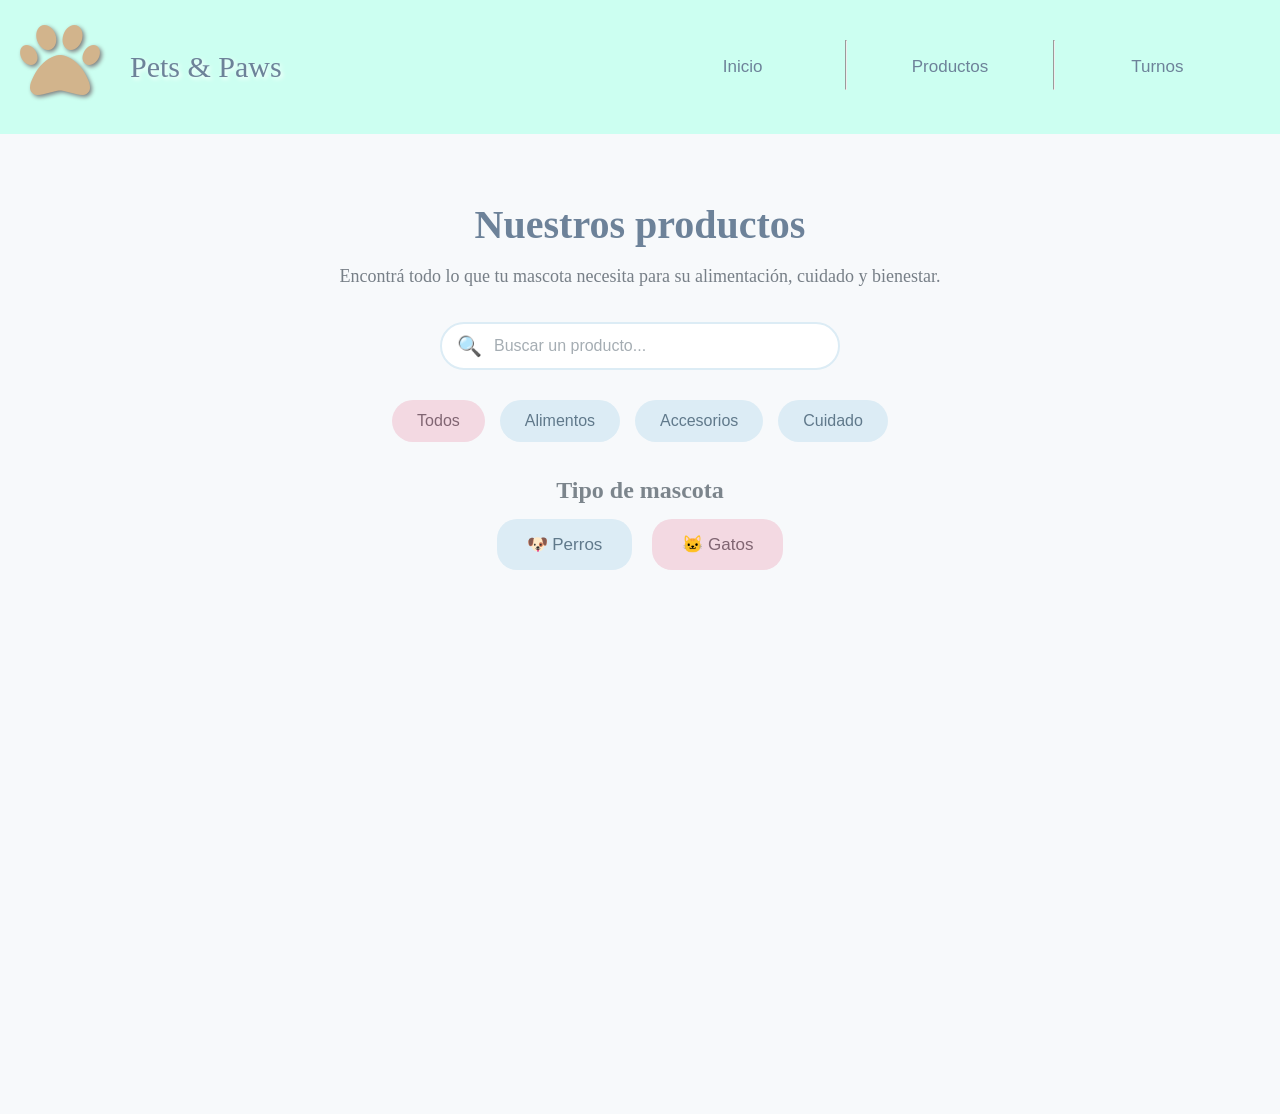
==== Articulo/index.html @ 911baeb5 "Navegación entre páginas" ====
<!DOCTYPE html>
<html lang="en">
<head>
    <meta charset="UTF-8">
    <meta name="viewport" content="width=device-width, initial-scale=1.0">
    <title></title>
    <link rel="stylesheet" href="https://cdnjs.cloudflare.com/ajax/libs/font-awesome/6.5.2/css/all.min.css">
    <link rel="stylesheet" href="../Style.css">
</head>
<body id="articulo">
    <!-- Cabecera -->
    <header>
        <i class="fa-solid fa-paw"></i> 
        <p id="logo">Pets & Paws</p>
        <!-- Menú -->
        <nav>
        <div class="menu"><a href="../index.html" class="text-menu"><p >Inicio</p></a></div>
        <hr>
        <div class="menu"><a href=""  class="text-menu"><p>Productos</p></a></div>
        <hr>
        <div class="menu"><a href="../Contacto/index.html" class="text-menu"><p >Turnos</p></a></div>
        
    </nav>
    </header>
      <!-- main -->
    <main class="productos-page">

    <h1>Nuestros productos</h1>

    <p class="descripcion">
        Encontrá todo lo que tu mascota necesita para su alimentación,
        cuidado y bienestar.
    </p>
<div class="busqueda">
    <span>🔍</span>
    <input type="text" placeholder="Buscar un producto...">
</div>
    <div class="categorias">

        <button class="categoria activa">Todos</button>
        <button class="categoria">Alimentos</button>
        <button class="categoria">Accesorios</button>
        <button class="categoria">Cuidado</button>

    </div>

    <div class="tipo-mascota">

        <h2>Tipo de mascota</h2>

        <div class="animales">
            <button class="animal perro">🐶 Perros</button>
            <button class="animal gato">🐱 Gatos</button>
        </div>

    </div>

</main>
   
</body>
</html>
---- Style.css ----
/* General */
header{
    display: flex;
    gap: 30px;
    padding: 20px;
   background-color: rgba(0, 255, 183, 0.2)
  
  
    
}
header #logo{
 font-size: 30px;
 text-shadow: 2px 2px 4px white;
 color: #6d8299;
}
header i{
    font-size: 80px;
    color:tan;
    text-shadow: 2px 2px 4px gray;
}
nav{
    display: flex;
    justify-content: center;
    height: 50px;
    margin-top: 20px;
     width: 50%;
     margin-left: auto;
}
nav hr{
    margin: 0;
    padding: 0;
}
nav .text-menu{
font-size: 17px;
text-align: center;
   font-family: 'Segoe UI', Tahoma, Geneva, Verdana, sans-serif;
   text-decoration: none;
   color: #6d8299;
    border-radius: 85px;
  
}

nav .menu{
 padding-bottom: 60px;
   width: 100%;
}
nav .menu:hover{
background-color:rgba(255, 255, 255, 0.5);
}
/* Página "Principal" */

#principal{
    margin: 0;
    padding: 0;
   
}

#principal h1{
    text-align: center;
    
}
#principal .descripcion{
    font-size: 25px;
    text-align: center;
}

/* Página Articulo */
#articulo{
    margin: 0;
    padding: 0;
}
.busqueda {
    display: flex;
    align-items: center;
    width: 400px;
    margin: 0 auto 30px;
    padding: 10px 15px;
    background-color: white;
    border: 2px solid #dcecf5;
    border-radius: 25px;
    box-sizing: border-box;
}

.busqueda span {
    font-size: 20px;
    margin-right: 10px;
}

.busqueda input {
    width: 100%;
    border: none;
    outline: none;
    font-size: 16px;
    color: #6d7378;
    background-color: transparent;
}

.busqueda input::placeholder {
    color: #a5adb3;
}
.productos-page {
    text-align: center;
    padding: 40px;
    background-color: #f7f9fb;
    min-height: 100vh;
}

.productos-page h1 {
    color: #6d8299;
    font-size: 40px;
    margin-bottom: 10px;
}

.descripcion {
    color: #777f87;
    font-size: 18px;
    margin-bottom: 35px;
}

.categorias {
    display: flex;
    justify-content: center;
    gap: 15px;
    margin-bottom: 35px;
}

.categoria {
    border: none;
    padding: 12px 25px;
    border-radius: 25px;
    background-color: #dcecf5;
    color: #60798b;
    font-size: 16px;
    cursor: pointer;
    transition: 0.3s;
}

.categoria:hover {
    background-color: #c8e1ee;
    transform: translateY(-2px);
}

.categoria.activa {
    background-color: #f3d9e2;
    color: #806572;
}

.tipo-mascota h2 {
    color: #7c858c;
    font-size: 24px;
    margin-bottom: 15px;
}

.animales {
    display: flex;
    justify-content: center;
    gap: 20px;
}

.animal {
    border: none;
    padding: 15px 30px;
    border-radius: 20px;
    font-size: 17px;
    cursor: pointer;
    transition: 0.3s;
}

.perro {
    background-color: #dcecf5;
    color: #60798b;
}

.gato {
    background-color: #f3d9e2;
    color: #806572;
}

.animal:hover {
    transform: translateY(-3px);
    box-shadow: 0 4px 10px rgba(0, 0, 0, 0.08);
}

/* Página Contacto */
#contacto{
    margin: 0;
    padding: 0;
}
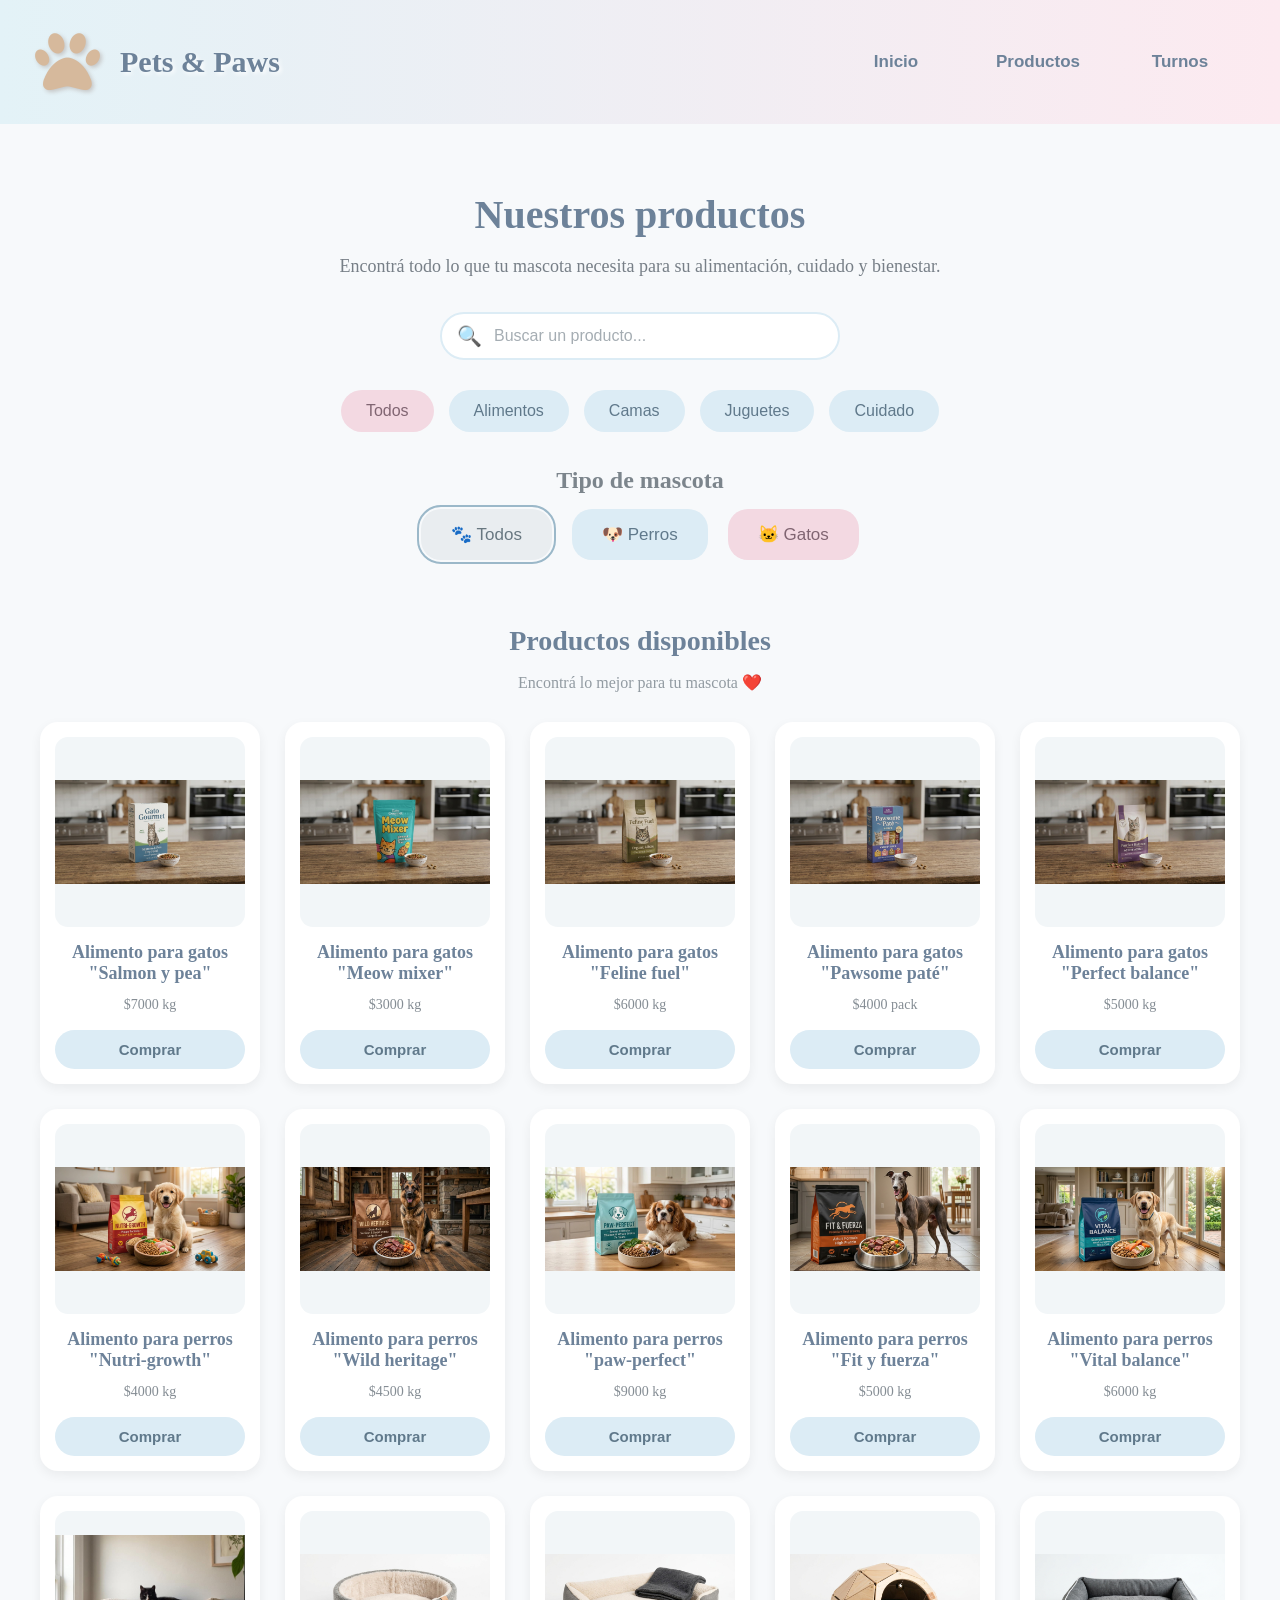
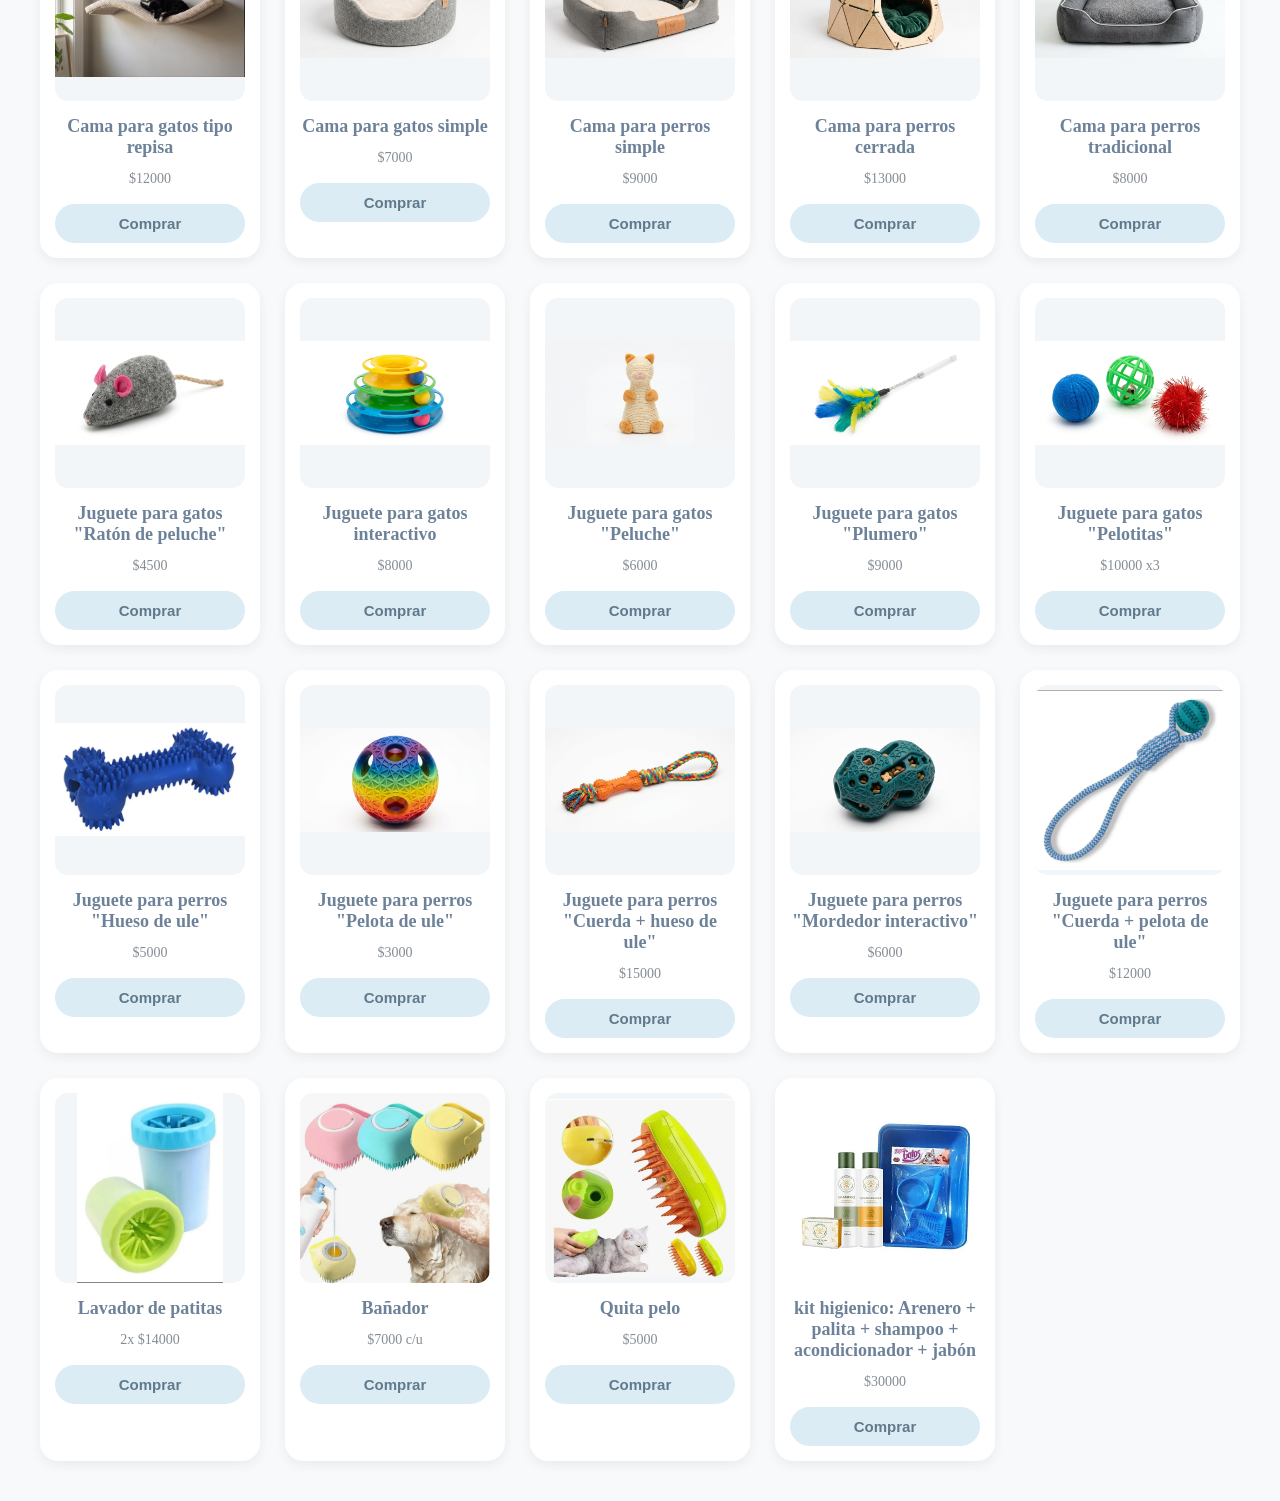
==== commit ba6bb895: "Agrego productos" ====
--- a/Articulo/index.html
+++ b/Articulo/index.html
@@ -1,61 +1,431 @@
+
 <!DOCTYPE html>
-<html lang="en">
+<html lang="es">
 <head>
     <meta charset="UTF-8">
     <meta name="viewport" content="width=device-width, initial-scale=1.0">
-    <title></title>
+    <title>Productos | Pets & Paws</title>
+
     <link rel="stylesheet" href="https://cdnjs.cloudflare.com/ajax/libs/font-awesome/6.5.2/css/all.min.css">
-    <link rel="stylesheet" href="../Style.css">
+    <link rel="stylesheet" href="../assets/Style.css">
+    <script src="../assets/ScriptProductos.js" defer></script>
 </head>
+
 <body id="articulo">
+
     <!-- Cabecera -->
     <header>
-        <i class="fa-solid fa-paw"></i> 
+        <i class="fa-solid fa-paw"></i>
         <p id="logo">Pets & Paws</p>
-        <!-- Menú -->
+
         <nav>
-        <div class="menu"><a href="../index.html" class="text-menu"><p >Inicio</p></a></div>
-        <hr>
-        <div class="menu"><a href=""  class="text-menu"><p>Productos</p></a></div>
-        <hr>
-        <div class="menu"><a href="../Contacto/index.html" class="text-menu"><p >Turnos</p></a></div>
-        
-    </nav>
+            <div class="menu">
+                <a href="../index.html" class="text-menu"><p>Inicio</p></a>
+            </div>
+            <hr>
+            <div class="menu">
+                <a href="" class="text-menu"><p>Productos</p></a>
+            </div>
+            <hr>
+            <div class="menu">
+                <a href="../Contacto/index.html" class="text-menu"><p>Turnos</p></a>
+            </div>
+        </nav>
     </header>
-      <!-- main -->
+
     <main class="productos-page">
 
-    <h1>Nuestros productos</h1>
-
-    <p class="descripcion">
-        Encontrá todo lo que tu mascota necesita para su alimentación,
-        cuidado y bienestar.
-    </p>
-<div class="busqueda">
-    <span>🔍</span>
-    <input type="text" placeholder="Buscar un producto...">
-</div>
-    <div class="categorias">
-
-        <button class="categoria activa">Todos</button>
-        <button class="categoria">Alimentos</button>
-        <button class="categoria">Accesorios</button>
-        <button class="categoria">Cuidado</button>
-
-    </div>
-
-    <div class="tipo-mascota">
-
-        <h2>Tipo de mascota</h2>
-
-        <div class="animales">
-            <button class="animal perro">🐶 Perros</button>
-            <button class="animal gato">🐱 Gatos</button>
+        <h1>Nuestros productos</h1>
+
+        <p class="descripcion">
+            Encontrá todo lo que tu mascota necesita para su alimentación,
+            cuidado y bienestar.
+        </p>
+
+        <!-- Buscador -->
+        <div class="busqueda">
+            <span>🔍</span>
+            <input type="text" id="buscarProducto"
+                   placeholder="Buscar un producto...">
         </div>
 
-    </div>
-
-</main>
-   
+        <!-- Filtros por categoría -->
+        <div class="categorias">
+
+            <button class="categoria activa" data-categoria="todos">Todos</button>
+            <button class="categoria" data-categoria="alimentos">Alimentos</button>
+            <button class="categoria" data-categoria="camas">Camas</button>
+            <button class="categoria" data-categoria="juguetes">Juguetes</button>
+            <button class="categoria" data-categoria="cuidado">Cuidado</button>
+
+        </div>
+
+        <!-- Filtros por mascota -->
+        <div class="tipo-mascota">
+
+            <h2>Tipo de mascota</h2>
+
+            <div class="animales">
+
+                <button class="animal activo" data-mascota="todos">
+                    🐾 Todos
+                </button>
+
+                <button class="animal perro" data-mascota="perro">
+                    🐶 Perros
+                </button>
+
+                <button class="animal gato" data-mascota="gato">
+                    🐱 Gatos
+                </button>
+
+            </div>
+
+        </div>
+
+        <!-- Productos -->
+        <section class="contenedor-productos">
+
+            <div class="encabezado-productos">
+                <h2>Productos disponibles</h2>
+                <p>Encontrá lo mejor para tu mascota ❤️</p>
+            </div>
+
+            <div class="grilla-productos" id="grillaProductos">
+
+                <!-- ALIMENTOS PARA GATOS -->
+
+                <article class="tarjeta-producto"
+                    data-categoria="alimentos" data-mascota="gato">
+                    <div class="imagen-producto">
+                        <img src="../Imagenes/Alimento-Gato1.jpeg" alt="Alimento para gatos">
+                    </div>
+                    <h3>Alimento para gatos "Salmon y pea"</h3>
+                    <p>$7000 kg</p>
+                      <button class="botonComprar">Comprar</button>
+                </article>
+
+                <article class="tarjeta-producto"
+                    data-categoria="alimentos" data-mascota="gato">
+                    <div class="imagen-producto">
+                        <img src="../Imagenes/Alimento-Gato2.jpeg" alt="Alimento para gatos">
+                    </div>
+                    <h3>Alimento para gatos "Meow mixer"</h3>
+                    <p>$3000 kg</p>
+                    <button class="botonComprar">Comprar</button>
+                </article>
+
+                <article class="tarjeta-producto"
+                    data-categoria="alimentos" data-mascota="gato">
+                    <div class="imagen-producto">
+                        <img src="../Imagenes/Alimento-Gato3.jpeg" alt="Alimento para gatos">
+                    </div>
+                    <h3>Alimento para gatos "Feline fuel"</h3>
+                    <p>$6000 kg</p>
+                    <button class="botonComprar">Comprar</button>
+                </article>
+
+                <article class="tarjeta-producto"
+                    data-categoria="alimentos" data-mascota="gato">
+                    <div class="imagen-producto">
+                        <img src="../Imagenes/Alimento-Gato4.jpeg" alt="Alimento para gatos">
+                    </div>
+                    <h3>Alimento para gatos "Pawsome paté"</h3>
+                    <p>$4000 pack</p>
+                    <button class="botonComprar">Comprar</button>
+                </article>
+
+                <article class="tarjeta-producto"
+                    data-categoria="alimentos" data-mascota="gato">
+                    <div class="imagen-producto">
+                        <img src="../Imagenes/Alimento-Gato5.jpeg" alt="Alimento para gatos">
+                    </div>
+                    <h3>Alimento para gatos "Perfect balance"</h3>
+                    <p>$5000 kg</p>
+                    <button class="botonComprar">Comprar</button>
+                </article>
+
+
+                <!-- ALIMENTOS PARA PERROS -->
+
+                <article class="tarjeta-producto"
+                    data-categoria="alimentos" data-mascota="perro">
+                    <div class="imagen-producto">
+                        <img src="../Imagenes/Alimento-Perro1.jpeg" alt="Alimento para perros">
+                    </div>
+                    <h3>Alimento para perros "Nutri-growth"</h3>
+                    <p>$4000 kg</p>
+                    <button class="botonComprar">Comprar</button>
+                </article>
+
+                <article class="tarjeta-producto"
+                    data-categoria="alimentos" data-mascota="perro">
+                    <div class="imagen-producto">
+                        <img src="../Imagenes/Alimento-Perro2.jpeg" alt="Alimento para perros">
+                    </div>
+                    <h3>Alimento para perros "Wild heritage"</h3>
+                    <p>$4500 kg</p>
+                    <button class="botonComprar">Comprar</button>
+                </article>
+
+                <article class="tarjeta-producto"
+                    data-categoria="alimentos" data-mascota="perro">
+                    <div class="imagen-producto">
+                        <img src="../Imagenes/Alimento-Perro3.jpeg" alt="Alimento para perros">
+                    </div>
+                    <h3>Alimento para perros "paw-perfect"</h3>
+                    <p>$9000 kg</p>
+                    <button class="botonComprar">Comprar</button>
+                </article>
+
+                <article class="tarjeta-producto"
+                    data-categoria="alimentos" data-mascota="perro">
+                    <div class="imagen-producto">
+                        <img src="../Imagenes/Alimento-Perro4.jpeg" alt="Alimento para perros">
+                    </div>
+                    <h3>Alimento para perros "Fit y fuerza"</h3>
+                    <p>$5000 kg</p>
+                    <button class="botonComprar">Comprar</button>
+                </article>
+
+                <article class="tarjeta-producto"
+                    data-categoria="alimentos" data-mascota="perro">
+                    <div class="imagen-producto">
+                        <img src="../Imagenes/Alimento-Perro5.jpeg" alt="Alimento para perros">
+                    </div>
+                    <h3>Alimento para perros "Vital balance"</h3>
+                    <p>$6000 kg</p>
+                    <button class="botonComprar">Comprar</button>
+                </article>
+
+
+                <!-- CAMAS PARA GATOS -->
+
+                <article class="tarjeta-producto"
+                    data-categoria="camas" data-mascota="gato">
+                    <div class="imagen-producto">
+                        <img src="../Imagenes/Cama-Gato1.jpeg" alt="Cama para gatos">
+                    </div>
+                    <h3>Cama para gatos tipo repisa</h3>
+                    <p>$12000</p>
+                    <button class="botonComprar">Comprar</button>
+                </article>
+
+                <article class="tarjeta-producto"
+                    data-categoria="camas" data-mascota="gato">
+                    <div class="imagen-producto">
+                        <img src="../Imagenes/Cama-Gato2.jpeg" alt="Cama para gatos">
+                    </div>
+                    <h3>Cama para gatos simple</h3>
+                    <p>$7000</p>
+                    <button class="botonComprar">Comprar</button>
+                </article>
+
+
+                <!-- CAMAS PARA PERROS -->
+
+                <article class="tarjeta-producto"
+                    data-categoria="camas" data-mascota="perro">
+                    <div class="imagen-producto">
+                        <img src="../Imagenes/Cama-Perro1.jpeg" alt="Cama para perros">
+                    </div>
+                    <h3>Cama para perros simple</h3>
+                    <p>$9000</p>
+                    <button class="botonComprar">Comprar</button>
+                </article>
+
+                <article class="tarjeta-producto"
+                    data-categoria="camas" data-mascota="perro">
+                    <div class="imagen-producto">
+                        <img src="../Imagenes/Cama-Perro2.jpeg" alt="Cama para perros">
+                    </div>
+                    <h3>Cama para perros cerrada</h3>
+                    <p>$13000</p>
+                    <button class="botonComprar">Comprar</button>
+                </article>
+
+                <article class="tarjeta-producto"
+                    data-categoria="camas" data-mascota="perro">
+                    <div class="imagen-producto">
+                        <img src="../Imagenes/Cama-Perro3.jpeg" alt="Cama para perros">
+                    </div>
+                    <h3>Cama para perros tradicional</h3>
+                    <p>$8000</p>
+                    <button class="botonComprar">Comprar</button>
+                </article>
+
+
+                <!-- JUGUETES PARA GATOS -->
+
+                <article class="tarjeta-producto"
+                    data-categoria="juguetes" data-mascota="gato">
+                    <div class="imagen-producto">
+                        <img src="../Imagenes/Juguete-Gato1.jpeg" alt="Juguete para gatos">
+                    </div>
+                    <h3>Juguete para gatos "Ratón de peluche"</h3>
+                    <p>$4500</p>
+                    <button class="botonComprar">Comprar</button>
+                </article>
+
+                <article class="tarjeta-producto"
+                    data-categoria="juguetes" data-mascota="gato">
+                    <div class="imagen-producto">
+                        <img src="../Imagenes/Juguete-Gato2.jpeg" alt="Juguete para gatos">
+                    </div>
+                    <h3>Juguete para gatos interactivo</h3>
+                    <p>$8000</p>
+                    <button class="botonComprar">Comprar</button>
+                </article>
+
+                <article class="tarjeta-producto"
+                    data-categoria="juguetes" data-mascota="gato">
+                    <div class="imagen-producto">
+                        <img src="../Imagenes/Juguete-Gato3.jpeg" alt="Juguete para gatos">
+                    </div>
+                    <h3>Juguete para gatos "Peluche"</h3>
+                    <p>$6000</p>
+                    <button class="botonComprar">Comprar</button>
+                </article>
+
+                <article class="tarjeta-producto"
+                    data-categoria="juguetes" data-mascota="gato">
+                    <div class="imagen-producto">
+                        <img src="../Imagenes/Juguete-Gato4.jpeg" alt="Juguete para gatos">
+                    </div>
+                    <h3>Juguete para gatos "Plumero"</h3>
+                    <p>$9000</p>
+                    <button class="botonComprar">Comprar</button>
+                </article>
+
+                <article class="tarjeta-producto"
+                    data-categoria="juguetes" data-mascota="gato">
+                    <div class="imagen-producto">
+                        <img src="../Imagenes/Juguete-Gato5.jpeg" alt="Juguete para gatos">
+                    </div>
+                    <h3>Juguete para gatos "Pelotitas"</h3>
+                    <p>$10000 x3</p>
+                    <button class="botonComprar">Comprar</button>
+                </article>
+
+
+                <!-- JUGUETES PARA PERROS -->
+
+                <article class="tarjeta-producto"
+                    data-categoria="juguetes" data-mascota="perro">
+                    <div class="imagen-producto">
+                        <img src="../Imagenes/Juguete-Perro1.jpeg" alt="Juguete para perros">
+                    </div>
+                    <h3>Juguete para perros "Hueso de ule"</h3>
+                    <p>$5000</p>
+                    <button class="botonComprar">Comprar</button>
+                </article>
+
+                <article class="tarjeta-producto"
+                    data-categoria="juguetes" data-mascota="perro">
+                    <div class="imagen-producto">
+                        <img src="../Imagenes/Juguete-Perro2.jpeg" alt="Juguete para perros">
+                    </div>
+                    <h3>Juguete para perros "Pelota de ule"</h3>
+                    <p>$3000</p>
+                    <button class="botonComprar">Comprar</button>
+                </article>
+
+                <article class="tarjeta-producto"
+                    data-categoria="juguetes" data-mascota="perro">
+                    <div class="imagen-producto">
+                        <img src="../Imagenes/Juguete-Perro3.jpeg" alt="Juguete para perros">
+                    </div>
+                    <h3>Juguete para perros "Cuerda + hueso de ule"</h3>
+                    <p>$15000</p>
+                    <button class="botonComprar">Comprar</button>
+                </article>
+
+                <article class="tarjeta-producto"
+                    data-categoria="juguetes" data-mascota="perro">
+                    <div class="imagen-producto">
+                        <img src="../Imagenes/Juguete-Perro4.jpeg" alt="Juguete para perros">
+                    </div>
+                    <h3>Juguete para perros "Mordedor interactivo"</h3>
+                    <p>$6000</p>
+                    <button class="botonComprar">Comprar</button>
+                </article>
+
+                <article class="tarjeta-producto"
+                    data-categoria="juguetes" data-mascota="perro">
+                    <div class="imagen-producto">
+                        <img src="../Imagenes/Juguete-Perro5.jpeg" alt="Juguete para perros">
+                    </div>
+                    <h3>Juguete para perros "Cuerda + pelota de ule"</h3>
+                    <p>$12000</p>
+                    <button class="botonComprar">Comprar</button>
+                </article>
+
+
+                <!-- HIGIENE PARA PERROS -->
+
+                <article class="tarjeta-producto"
+                    data-categoria="cuidado" data-mascota="perro">
+                    <div class="imagen-producto">
+                        <img src="../Imagenes/Producto-Higiene.jpeg" alt="Producto de higiene para perros">
+                    </div>
+                    <h3>Lavador de patitas</h3>
+                    <p>2x $14000</p>
+                    <button class="botonComprar">Comprar</button>
+                </article>
+
+                <article class="tarjeta-producto"
+                    data-categoria="cuidado" data-mascota="perro">
+                    <div class="imagen-producto">
+                        <img src="../Imagenes/Producto-Higiene3.jpeg" alt="Producto de higiene para perros">
+                    </div>
+                    <h3>Bañador</h3>
+                    <p>$7000 c/u</p>
+                    <button class="botonComprar">Comprar</button>
+                </article>
+
+
+                <!-- HIGIENE PARA GATOS -->
+
+                <article class="tarjeta-producto"
+                    data-categoria="cuidado" data-mascota="gato">
+                    <div class="imagen-producto">
+                        <img src="../Imagenes/Producto-Higiene2.jpeg" alt="Producto de higiene para gatos">
+                    </div>
+                    <h3>Quita pelo</h3>
+                    <p>$5000</p>
+                    <button class="botonComprar">Comprar</button>
+                </article>
+
+                <article class="tarjeta-producto"
+                    data-categoria="cuidado" data-mascota="gato">
+                    <div class="imagen-producto">
+                        <img src="../Imagenes/Producto-Higiene4.jpeg" alt="Producto de higiene para gatos">
+                    </div>
+                    <h3>kit higienico: Arenero + palita + shampoo + acondicionador + jabón</h3>
+                    <p>$30000</p>
+                    <button class="botonComprar">Comprar</button>
+                </article>
+
+            </div>
+
+            <!-- Aviso de nuevos productos -->
+            <div class="aviso-productos" id="avisoProductos">
+                <span class="estrella">✦</span>
+                <div>
+                    <h3>¡Nuevos productos pronto!</h3>
+                    <p>Estamos preparando más opciones para tu mascota.</p>
+                </div>
+                <span class="estrella">✧</span>
+            </div>
+
+            <!-- Mensaje cuando no hay coincidencias -->
+            <p class="sin-resultados" id="sinResultados">
+                No encontramos productos que coincidan con tu búsqueda.
+            </p>
+
+        </section>
+
+    </main>
+
 </body>
 </html>
--- a/assets/Style.css
+++ b/assets/Style.css
@@ -0,0 +1,755 @@
+/* GENERAL */
+
+header {
+    display: flex;
+    align-items: center;
+    gap: 20px;
+    padding: 15px 35px;
+    background: linear-gradient(90deg, #e3f2f7, #fceaf0);
+    box-shadow: 0 3px 12px rgba(0, 0, 0, 0.06);
+}
+
+
+header #logo {
+    font-size: 30px;
+    font-weight: bold;
+    text-shadow: 2px 2px 4px white;
+    color: #6d8299;
+}
+
+header i {
+    font-size: 65px;
+    color: #d6b99c;
+    text-shadow: 2px 2px 4px #c5c5c5;
+}
+
+
+nav {
+    display: flex;
+    align-items: center;
+    justify-content: flex-end;
+    gap: 12px;
+    margin-left: auto;
+    width: 50%;
+    height: auto;
+}
+
+
+nav hr {
+    display: none;
+}
+
+
+nav .menu {
+    display: flex;
+    justify-content: center;
+    align-items: center;
+    min-width: 100px;
+    padding: 12px 15px;
+    border-radius: 25px;
+    transition: 0.3s;
+}
+
+
+nav .text-menu {
+    font-size: 17px;
+    font-family: 'Segoe UI', Tahoma, Geneva, Verdana, sans-serif;
+    text-decoration: none;
+    color: #6d8299;
+    font-weight: 600;
+}
+
+nav .text-menu p {
+    margin: 0;
+}
+
+
+nav .menu:hover {
+    background-color: #f3d9e2;
+    transform: translateY(-3px);
+    box-shadow: 0 4px 10px rgba(0, 0, 0, 0.07);
+}
+
+nav .menu:hover .text-menu {
+    color: #806572;
+}
+/* PÁGINA "PRINCIPAL" */
+
+#principal{
+    margin: 0;
+    padding: 0;
+   
+}
+
+#principal h1{
+    text-align: center;  
+}
+#principal .descripcion{
+    font-size: 25px;
+    text-align: center;
+}
+#sectionDescripcion{
+    background-color:aliceblue;
+    padding-top: 2px;
+    padding-bottom: 2px;
+}
+.carrusel {
+    width: 600px;
+    max-width: 100%;
+    margin: 30px auto;
+    position: relative;
+    overflow: hidden;
+    background-color: #e3f5f8;
+    padding: 10px;
+    border-radius: 18px;
+    box-shadow: 0 5px 15px rgba(0, 0, 0, 0.15);
+    box-sizing: border-box;
+}
+
+.carrusel img {
+    display: block;
+    width: 100%;
+    height: auto;
+    opacity: 1;
+    transition: opacity 1s ease-in-out;
+    border-radius: 12px;
+}
+
+.carrusel img.ocultar {
+    opacity: 0;
+}
+
+.carrusel .anterior, .siguiente{
+    position: absolute;
+    top: 50%;
+    transform: translateY(-50%);
+    background: transparent;
+    border: none;
+    font-size: 55px;
+    font-weight: bold;
+    color: white;
+    opacity: 0.7;
+    text-shadow: 0 2px 6px rgba(0, 0, 0, 0.6);
+    cursor: pointer;
+    padding: 5px;
+    line-height: 1;
+    transition: opacity 0.3s ease;
+}
+
+
+.anterior {
+    left: 10px;
+}
+
+
+.siguiente {
+    right: 10px;
+}
+
+.carrusel button:hover {
+    opacity: 1;
+}
+
+
+#sectionCarrusel{
+    background-image: url("../Imagenes/fondoCarrusel.jpg");
+    padding: 10px;
+    
+}
+
+.carrusel .nombre {
+    text-align: center;
+    color: #527780;
+    font-size: 24px;
+    margin: 15px 0 8px;
+}
+
+
+.carrusel .datos {
+    text-align: center;
+    color: #6b777a;
+    font-size: 15px;
+    margin: 5px 0 12px;
+}
+
+
+.carrusel .descripcionAnimal {
+    text-align: center;
+    color: #4b6268;
+    font-size: 16px;
+    line-height: 1.5;
+    margin: 10px auto;
+    max-width: 450px;
+}
+
+
+.carrusel .salud {
+    text-align: center;
+    color: #527780;
+    font-size: 14px;
+    margin: 10px 0 15px;
+}
+
+
+.carrusel .adoptar {
+    display: block;
+    margin: 15px auto 5px;
+    padding: 12px 20px;
+    background-color: #9af8f3;
+    color: #65434c;
+    border: none;
+    border-radius: 20px;
+    font-size: 14px;
+    font-weight: bold;
+    cursor: pointer;
+}
+
+
+.carrusel .adoptar:hover {
+    background-color: #6df0da;
+}
+
+/* PÁGINA ARTÍCULOS */
+
+#articulo {
+    margin: 0;
+    padding: 0;
+}
+
+.productos-page {
+    text-align: center;
+    padding: 40px;
+    background-color: #f7f9fb;
+    min-height: 100vh;
+}
+
+.productos-page h1 {
+    color: #6d8299;
+    font-size: 40px;
+    margin-bottom: 10px;
+}
+
+.descripcion {
+    color: #777f87;
+    font-size: 18px;
+    margin-bottom: 35px;
+}
+
+
+
+.busqueda {
+    display: flex;
+    align-items: center;
+    width: 400px;
+    max-width: 100%;
+    margin: 0 auto 30px;
+    padding: 10px 15px;
+    background-color: white;
+    border: 2px solid #dcecf5;
+    border-radius: 25px;
+    box-sizing: border-box;
+}
+
+.busqueda span {
+    font-size: 20px;
+    margin-right: 10px;
+}
+
+.busqueda input {
+    width: 100%;
+    border: none;
+    outline: none;
+    font-size: 16px;
+    color: #6d7378;
+    background-color: transparent;
+}
+
+.busqueda input::placeholder {
+    color: #a5adb3;
+}
+
+
+
+.categorias {
+    display: flex;
+    justify-content: center;
+    flex-wrap: wrap;
+    gap: 15px;
+    margin-bottom: 35px;
+}
+
+.categoria {
+    border: none;
+    padding: 12px 25px;
+    border-radius: 25px;
+    background-color: #dcecf5;
+    color: #60798b;
+    font-size: 16px;
+    cursor: pointer;
+    transition: 0.3s;
+}
+
+.categoria:hover {
+    background-color: #c8e1ee;
+    transform: translateY(-2px);
+}
+
+.categoria.activa {
+    background-color: #f3d9e2;
+    color: #806572;
+}
+
+
+
+.tipo-mascota h2 {
+    color: #7c858c;
+    font-size: 24px;
+    margin-bottom: 15px;
+}
+
+.animales {
+    display: flex;
+    justify-content: center;
+    flex-wrap: wrap;
+    gap: 20px;
+}
+
+.animal {
+    border: none;
+    padding: 15px 30px;
+    border-radius: 20px;
+    font-size: 17px;
+    cursor: pointer;
+    transition: 0.3s;
+    background-color: #e9edf0;
+    color: #687780;
+}
+
+.animal.perro {
+    background-color: #dcecf5;
+    color: #60798b;
+}
+
+.animal.gato {
+    background-color: #f3d9e2;
+    color: #806572;
+}
+
+.animal:hover {
+    transform: translateY(-3px);
+    box-shadow: 0 4px 10px rgba(0, 0, 0, 0.08);
+}
+
+.animal.activo {
+    outline: 2px solid #9bb8c9;
+    outline-offset: 2px;
+}
+
+
+
+.contenedor-productos {
+    max-width: 1200px;
+    margin: 65px auto 0;
+}
+
+.encabezado-productos {
+    margin-bottom: 30px;
+}
+
+.encabezado-productos h2 {
+    color: #6d8299;
+    font-size: 28px;
+    margin-bottom: 8px;
+}
+
+.encabezado-productos p {
+    color: #929ba2;
+    font-size: 16px;
+}
+
+
+
+.grilla-productos {
+    display: grid;
+    grid-template-columns: repeat(auto-fit, minmax(210px, 1fr));
+    gap: 25px;
+    align-items: stretch;
+}
+
+
+
+.tarjeta-producto {
+    background-color: white;
+    border-radius: 18px;
+    padding: 15px;
+    box-shadow: 0 4px 12px rgba(0, 0, 0, 0.06);
+    transition: 0.3s;
+    text-align: center;
+    overflow: hidden;
+}
+
+.tarjeta-producto:hover {
+    transform: translateY(-5px);
+    box-shadow: 0 7px 18px rgba(0, 0, 0, 0.12);
+}
+
+.imagen-producto {
+    width: 100%;
+    height: 190px;
+    background-color: #f2f6f8;
+    border-radius: 13px;
+    overflow: hidden;
+    margin-bottom: 15px;
+}
+
+.imagen-producto img {
+    width: 100%;
+    height: 100%;
+    object-fit: contain;
+}
+
+.tarjeta-producto h3 {
+    color: #6d8299;
+    font-size: 18px;
+    margin: 10px 0;
+}
+
+.tarjeta-producto p {
+    color: #858d94;
+    font-size: 14px;
+    line-height: 1.5;
+    margin: 0;
+}
+
+
+
+.aviso-productos {
+    display: none;
+    background: linear-gradient(145deg, #fceaf0, #e7f3f9);
+    border: 2px dashed #e2c4d0;
+    border-radius: 18px;
+    padding: 20px 12px;
+    text-align: center;
+    align-items: center;
+    justify-content: center;
+    flex-direction: column;
+    gap: 10px;
+    min-height: 220px;
+    box-sizing: border-box;
+}
+
+.estrella {
+    color: #d6a5b7;
+    font-size: 32px;
+}
+
+.aviso-productos h3 {
+    color: #806572;
+    font-size: 17px;
+    margin: 5px 0;
+}
+
+.aviso-productos p {
+    color: #8b858a;
+    font-size: 14px;
+    line-height: 1.5;
+    margin: 0;
+}
+
+
+
+.sin-resultados {
+    display: none;
+    color: #929ba2;
+    font-size: 17px;
+    margin-top: 40px;
+}
+
+.botonComprar {
+    width: 100%;
+    margin-top: 15px;
+    padding: 11px;
+    border: none;
+    border-radius: 20px;
+
+    background-color: #dcecf5;
+    color: #60798b;
+
+    font-size: 15px;
+    font-weight: bold;
+    cursor: pointer;
+
+    transition: 0.3s;
+}
+
+.botonComprar:hover {
+    background-color: #f3d9e2;
+    color: #806572;
+    transform: translateY(-2px);
+    box-shadow: 0 4px 10px rgba(0, 0, 0, 0.08);
+}
+
+/* Página Contacto */
+#contacto {
+    margin: 0;
+    padding: 0;
+}
+
+.formulario {
+    width: 400px;
+    min-height: 500px;
+    margin: 40px auto;
+    padding: 25px;
+    box-sizing: border-box;
+
+    background-image: url("../Imagenes/fondoFormulario.jpg");
+    background-size: cover;
+    background-position: center;
+
+    border-radius: 15px;
+    box-shadow: 0 4px 15px rgba(0, 0, 0, 0.2);
+}
+
+.formulario h2 {
+    text-align: center;
+    margin-bottom: 20px;
+    color: #414442;
+    text-shadow: 2px 2px 2px rgba(250, 250, 250, 0.986);
+}
+
+.formulario label {
+    display: block;
+    margin-top: 15px;
+    margin-bottom: 5px;
+    font-weight: bold;
+    color: black;
+
+    text-shadow:
+        -1px -1px 0 white,
+         1px -1px 0 white,
+        -1px  1px 0 white,
+         1px  1px 0 white;
+}
+
+.formulario input {
+    width: 100%;
+    padding: 10px;
+    box-sizing: border-box;
+    border: 1px solid #ccc;
+    border-radius: 8px;
+    background-color: white;
+}
+
+.formulario input:focus {
+    outline: none;
+    border-color: blanchedalmond;
+}
+
+.formulario button {
+    display: block;
+    width: 50%;
+    margin: 25px auto 0;
+    padding: 12px;
+
+    border: none;
+    border-radius: 8px;
+    background-color: beige;
+    color: black;
+
+    font-size: 16px;
+    cursor: pointer;
+}
+
+.formulario button:hover {
+    background-color: bisque;
+}
+
+.spanError {
+    display: block;
+    min-height: 18px;
+    color: red;
+    text-align: right;
+
+    text-shadow:
+        -1px -1px 0 rgba(250, 192, 0, 0.719),
+         1px -1px 0 white,
+        -1px  1px 0 white,
+         1px  1px 0 white;
+}
+.mensajeEnviado {
+    width: 400px;
+    margin: 40px auto;
+    padding: 25px;
+    box-sizing: border-box;
+    text-align: center;
+
+    background-color: #e3f5f8;
+    border: 2px solid #f2d6d0;
+    border-radius: 15px;
+
+    box-shadow: 0 4px 15px rgba(0, 0, 0, 0.12);
+}
+
+.mensajeEnviado h2 {
+    color: #414442;
+    text-shadow: 2px 2px 2px rgba(255, 255, 255, 0.8);
+}
+
+.mensajeEnviado p {
+    color: #414442;
+    font-weight: bold;
+    line-height: 1.6;
+    text-shadow: 1px 1px 2px white;
+}
+/* pie de página */
+.footer {
+    background: #f7efe5;
+    color: #5c5148;
+    text-align: center;
+    padding: 45px 20px 25px;
+    margin-top: 60px;
+    border-top: 1px solid #eadccf;
+}
+
+.footer-content {
+    max-width: 700px;
+    margin: 0 auto;
+}
+
+.footer-paw {
+    font-size: 30px;
+    margin-bottom: 8px;
+}
+
+.footer h3 {
+    margin: 0 0 10px;
+    font-size: 22px;
+    font-weight: 700;
+    color: #4f453d;
+}
+
+.footer p {
+    margin: 0 auto 25px;
+    max-width: 500px;
+    font-size: 15px;
+    line-height: 1.6;
+    color: #81756b;
+}
+
+
+.social-icons {
+    display: flex;
+    justify-content: center;
+    align-items: center;
+    gap: 14px;
+    margin-bottom: 28px;
+}
+
+.social-icon {
+    width: 42px;
+    height: 42px;
+    border-radius: 50%;
+    display: flex;
+    justify-content: center;
+    align-items: center;
+
+    background: #ffffff;
+    color: #75685d;
+
+    font-size: 19px;
+
+    box-shadow: 0 3px 10px rgba(80, 60, 40, 0.08);
+}
+
+
+.footer-line {
+    width: 80px;
+    height: 1px;
+    background: #dccbb9;
+    margin: 0 auto 18px;
+}
+
+.copyright {
+    font-size: 12px;
+    color: #9b8d80;
+}
+
+/* Adaptación a celulares */
+@media (max-width: 500px) {
+    .mensajeEnviado {
+        width: 90%;
+    }
+}
+
+@media (max-width: 500px) {
+    .formulario {
+        width: 90%;
+        min-height: 500px;
+        height: auto;
+        padding: 20px;
+    }
+
+    .formulario button {
+        width: 60%;
+    }
+}
+
+
+@media (max-width: 600px) {
+
+    .productos-page {
+        padding: 25px 15px;
+    }
+
+    .productos-page h1 {
+        font-size: 30px;
+    }
+
+    .categorias {
+        gap: 10px;
+    }
+
+    .categoria {
+        padding: 10px 16px;
+        font-size: 14px;
+    }
+
+    .animal {
+        padding: 12px 18px;
+        font-size: 15px;
+    }
+
+    .grilla-productos {
+        grid-template-columns: repeat(2, minmax(0, 1fr));
+        gap: 12px;
+    }
+
+    .tarjeta-producto {
+        padding: 10px;
+    }
+
+    .imagen-producto {
+        height: 140px;
+    }
+
+    .tarjeta-producto h3 {
+        font-size: 15px;
+    }
+
+    .tarjeta-producto p {
+        font-size: 12px;
+    }
+
+    .aviso-productos {
+        min-height: 190px;
+        padding: 12px 8px;
+    }
+
+    .aviso-productos h3 {
+        font-size: 14px;
+    }
+
+    .aviso-productos p {
+        font-size: 12px;
+    }
+}
